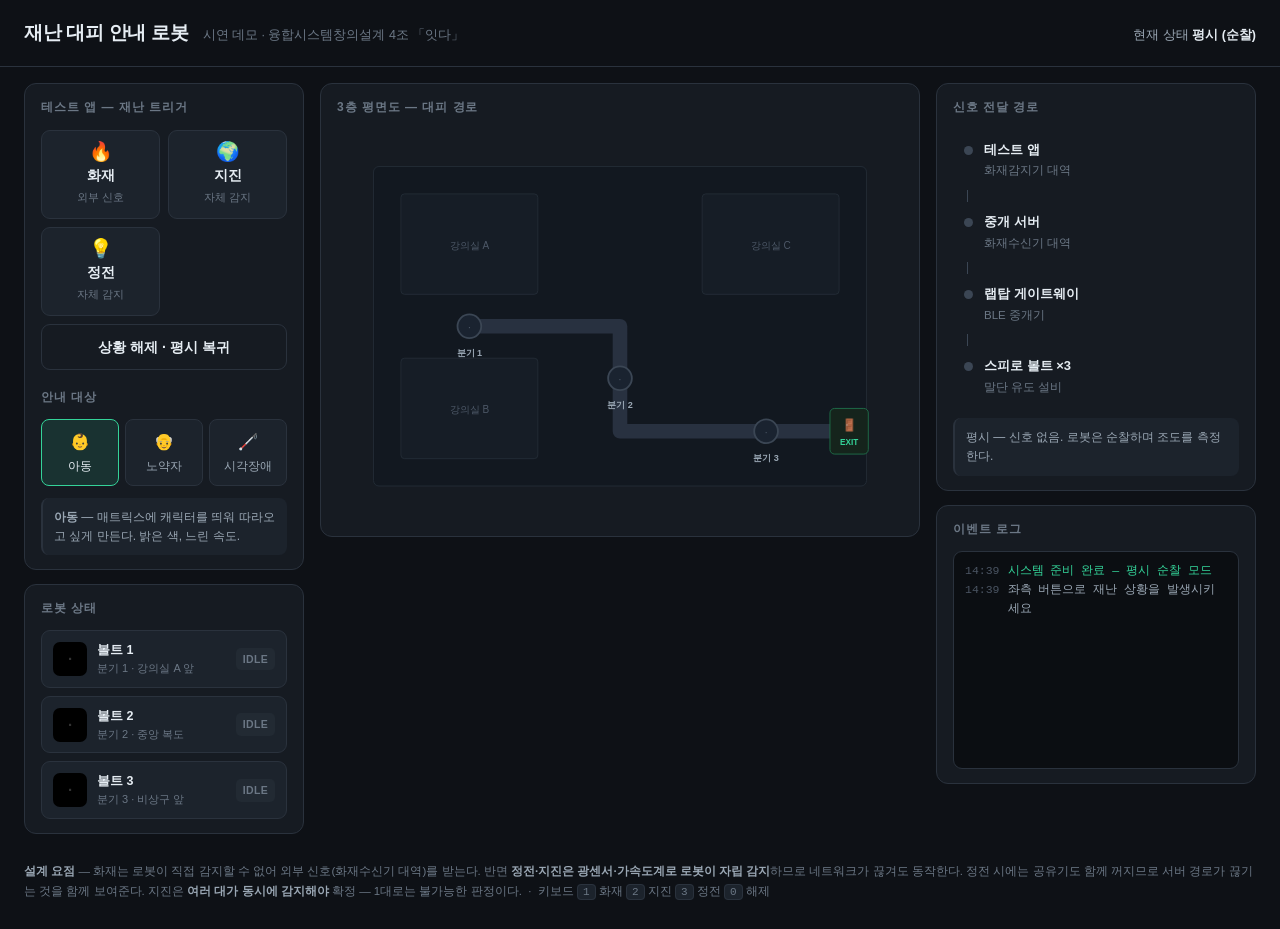
==== 재난대피로봇_시연/index.html @ 10a32bbe "feat: Sphero 재난 대피 안내 로봇 브로커 초기 커밋 - Flask 브로커 서버 (R1/R2/R3 Sphero BLE 연결·경로 주행) - R2 후방 Sphero: R1 " ====
<!DOCTYPE html>
<html lang="ko">
<head>
<meta charset="utf-8">
<meta name="viewport" content="width=device-width, initial-scale=1">
<title>재난 대피 안내 로봇 — 시연 데모</title>
<style>
  :root{
    --bg:#0e1116; --panel:#161b22; --panel2:#1c232c; --line:#2a323d;
    --ink:#e6edf3; --ink2:#9aa7b4; --ink3:#6b7785;
    --fire:#ff6b35; --quake:#a78bfa; --black:#fbbf24; --ok:#34d399; --bad:#f87171;
    --wire:#3b4654;
  }
  *{box-sizing:border-box}
  body{margin:0;background:var(--bg);color:var(--ink);
    font:14px/1.6 -apple-system,BlinkMacSystemFont,"Apple SD Gothic Neo","Segoe UI",sans-serif}
  header{padding:18px 24px;border-bottom:1px solid var(--line);display:flex;align-items:baseline;gap:14px;flex-wrap:wrap}
  header h1{margin:0;font-size:19px;letter-spacing:-.3px}
  header .sub{color:var(--ink3);font-size:12.5px}
  .mode{margin-left:auto;font-size:12.5px;color:var(--ink2)}
  .mode b{color:var(--ink)}

  .wrap{display:grid;grid-template-columns:280px minmax(420px,1fr) 320px;gap:16px;padding:16px 24px 28px;align-items:start}
  @media(max-width:1180px){.wrap{grid-template-columns:1fr}}

  .card{background:var(--panel);border:1px solid var(--line);border-radius:12px;padding:14px 16px}
  .card h2{margin:0 0 12px;font-size:12px;letter-spacing:.08em;color:var(--ink3);text-transform:uppercase;font-weight:600}

  /* ── 트리거 패널 ── */
  .btns{display:grid;grid-template-columns:1fr 1fr;gap:8px}
  .btn{appearance:none;border:1px solid var(--line);background:var(--panel2);color:var(--ink);
    border-radius:9px;padding:11px 8px;font:inherit;font-weight:600;cursor:pointer;text-align:center;
    transition:.15s;display:flex;flex-direction:column;align-items:center;gap:3px}
  .btn .ico{font-size:19px;line-height:1}
  .btn small{font-weight:400;color:var(--ink3);font-size:11px}
  .btn:hover{border-color:var(--ink3);transform:translateY(-1px)}
  .btn.fire.on{border-color:var(--fire);background:rgba(255,107,53,.14);color:var(--fire)}
  .btn.quake.on{border-color:var(--quake);background:rgba(167,139,250,.14);color:var(--quake)}
  .btn.black.on{border-color:var(--black);background:rgba(251,191,36,.14);color:var(--black)}
  .btn.clear{grid-column:1/-1;background:transparent}
  .btn.clear:hover{border-color:var(--ok);color:var(--ok)}

  .seg{display:grid;grid-template-columns:1fr 1fr 1fr;gap:6px;margin-top:6px}
  .seg button{appearance:none;border:1px solid var(--line);background:var(--panel2);color:var(--ink2);
    border-radius:8px;padding:9px 4px;font:inherit;font-size:12px;cursor:pointer;transition:.15s;
    display:flex;flex-direction:column;align-items:center;gap:2px}
  .seg button .ico{font-size:16px}
  .seg button.on{border-color:var(--ok);color:var(--ink);background:rgba(52,211,153,.12)}

  .note{margin-top:12px;padding:10px 11px;border-radius:8px;background:var(--panel2);
    border-left:2px solid var(--line);font-size:12px;color:var(--ink2);line-height:1.55}

  /* ── 평면도 ── */
  .floor{position:relative}
  svg{display:block;width:100%;height:auto}
  .bot-label{font:600 10px -apple-system,sans-serif;fill:var(--ink2)}
  .zone-label{font:500 11px -apple-system,sans-serif;fill:#4d5867}

  /* ── 신호 흐름 ── */
  .chain{display:flex;flex-direction:column;gap:0}
  .node{display:flex;gap:11px;align-items:flex-start;padding:9px 10px;border-radius:9px;
    border:1px solid transparent;transition:.2s}
  .node.active{background:var(--panel2);border-color:var(--line)}
  .node .dot{width:9px;height:9px;border-radius:50%;background:var(--wire);margin-top:6px;flex:none;transition:.2s}
  .node.active .dot{background:var(--ok);box-shadow:0 0 0 4px rgba(52,211,153,.16)}
  .node.cut .dot{background:var(--bad);box-shadow:none}
  .node .t{font-weight:600;font-size:13px}
  .node .d{font-size:11.5px;color:var(--ink3);margin-top:1px}
  .node.cut .t{color:var(--bad);text-decoration:line-through;text-decoration-thickness:1px}
  .link{width:1px;height:12px;background:var(--wire);margin-left:14px}
  .link.on{background:var(--ok)}
  .link.cut{background:repeating-linear-gradient(180deg,var(--bad) 0 3px,transparent 3px 6px)}

  /* ── 로그 ── */
  .log{height:218px;overflow-y:auto;font:11.5px/1.65 ui-monospace,SFMono-Regular,Menlo,monospace;
    background:#0b0e12;border:1px solid var(--line);border-radius:9px;padding:10px 11px}
  .log div{display:flex;gap:8px}
  .log .ts{color:#4b5563;flex:none}
  .log .m{color:var(--ink2)}
  .log .m.hi{color:var(--ink)}
  .log .m.warn{color:var(--black)}
  .log .m.bad{color:var(--bad)}
  .log .m.ok{color:var(--ok)}

  /* ── 로봇 카드 ── */
  .bots{display:grid;gap:8px;margin-top:10px}
  .bot{display:flex;align-items:center;gap:10px;padding:9px 11px;background:var(--panel2);
    border:1px solid var(--line);border-radius:9px}
  .mx{width:34px;height:34px;border-radius:7px;background:#000;flex:none;display:grid;
    place-items:center;font-size:15px;font-weight:700;color:#333;transition:.2s}
  .bot .n{font-weight:600;font-size:12.5px}
  .bot .s{font-size:11px;color:var(--ink3)}
  .bot .st{margin-left:auto;font-size:10.5px;padding:3px 7px;border-radius:5px;
    background:#222a33;color:var(--ink3);font-weight:600;letter-spacing:.03em}
  .bot.alert .st{background:rgba(255,107,53,.18);color:var(--fire)}
  .bot.armed .st{background:rgba(251,191,36,.16);color:var(--black)}

  footer{padding:0 24px 28px;color:var(--ink3);font-size:11.5px;line-height:1.7}
  footer b{color:var(--ink2)}
  kbd{background:var(--panel2);border:1px solid var(--line);border-radius:4px;padding:1px 5px;font-size:11px}
</style>
</head>
<body>

<header>
  <h1>재난 대피 안내 로봇</h1>
  <span class="sub">시연 데모 · 융합시스템창의설계 4조 「잇다」</span>
  <span class="mode">현재 상태 <b id="modeTxt">평시 (순찰)</b></span>
</header>

<div class="wrap">

  <!-- ─────────── 좌: 트리거 ─────────── -->
  <div>
    <div class="card">
      <h2>테스트 앱 — 재난 트리거</h2>
      <div class="btns">
        <button class="btn fire"  data-d="fire"><span class="ico">🔥</span>화재<small>외부 신호</small></button>
        <button class="btn quake" data-d="quake"><span class="ico">🌍</span>지진<small>자체 감지</small></button>
        <button class="btn black" data-d="black"><span class="ico">💡</span>정전<small>자체 감지</small></button>
        <button class="btn clear" data-d="clear">상황 해제 · 평시 복귀</button>
      </div>

      <h2 style="margin-top:18px">안내 대상</h2>
      <div class="seg" id="seg">
        <button data-t="child" class="on"><span class="ico">👶</span>아동</button>
        <button data-t="elder"><span class="ico">👴</span>노약자</button>
        <button data-t="blind"><span class="ico">🦯</span>시각장애</button>
      </div>

      <div class="note" id="targetNote"></div>
    </div>

    <div class="card" style="margin-top:14px">
      <h2>로봇 상태</h2>
      <div class="bots" id="bots"></div>
    </div>
  </div>

  <!-- ─────────── 중: 평면도 ─────────── -->
  <div class="card floor">
    <h2>3층 평면도 — 대피 경로</h2>
    <svg viewBox="0 0 620 430" id="plan">
      <!-- 복도 -->
      <rect x="40" y="40" width="540" height="350" rx="6" fill="#121820" stroke="#242c36"/>
      <!-- 방 블록 -->
      <rect x="70"  y="70"  width="150" height="110" rx="4" fill="#161d26" stroke="#242c36"/>
      <rect x="70"  y="250" width="150" height="110" rx="4" fill="#161d26" stroke="#242c36"/>
      <rect x="400" y="70"  width="150" height="110" rx="4" fill="#161d26" stroke="#242c36"/>
      <text x="145" y="130" class="zone-label" text-anchor="middle">강의실 A</text>
      <text x="145" y="310" class="zone-label" text-anchor="middle">강의실 B</text>
      <text x="475" y="130" class="zone-label" text-anchor="middle">강의실 C</text>

      <!-- 대피 경로 -->
      <path id="route" d="M 145 215 L 310 215 L 310 330 L 545 330"
            fill="none" stroke="#283140" stroke-width="16" stroke-linecap="round" stroke-linejoin="round"/>
      <path id="routeLit" d="M 145 215 L 310 215 L 310 330 L 545 330"
            fill="none" stroke="#ff6b35" stroke-width="16" stroke-linecap="round" stroke-linejoin="round"
            opacity="0" stroke-dasharray="14 12"/>

      <!-- 점자블록 -->
      <path id="tactile" d="M 145 215 L 310 215 L 310 330 L 545 330"
            fill="none" stroke="#fbbf24" stroke-width="4" stroke-dasharray="3 7" opacity="0"/>

      <!-- 비상구 -->
      <rect x="540" y="305" width="42" height="50" rx="5" fill="#15241c" stroke="#1f6f4a"/>
      <text x="561" y="327" text-anchor="middle" font-size="13" fill="#34d399">🚪</text>
      <text x="561" y="345" text-anchor="middle" font-size="9" fill="#34d399" font-weight="700">EXIT</text>

      <!-- 로봇 3대 -->
      <g id="r1"><circle cx="145" cy="215" r="13" fill="#1a2330" stroke="#3b4654" stroke-width="2"/>
        <text x="145" y="220" text-anchor="middle" font-size="11" fill="#4d5867" id="r1t">·</text>
        <text x="145" y="248" text-anchor="middle" class="bot-label">분기 1</text></g>
      <g id="r2"><circle cx="310" cy="272" r="13" fill="#1a2330" stroke="#3b4654" stroke-width="2"/>
        <text x="310" y="277" text-anchor="middle" font-size="11" fill="#4d5867" id="r2t">·</text>
        <text x="310" y="305" text-anchor="middle" class="bot-label">분기 2</text></g>
      <g id="r3"><circle cx="470" cy="330" r="13" fill="#1a2330" stroke="#3b4654" stroke-width="2"/>
        <text x="470" y="335" text-anchor="middle" font-size="11" fill="#4d5867" id="r3t">·</text>
        <text x="470" y="363" text-anchor="middle" class="bot-label">분기 3</text></g>

      <!-- IR 전파 -->
      <line id="ir12" x1="145" y1="215" x2="310" y2="272" stroke="#a78bfa" stroke-width="1.5"
            stroke-dasharray="4 5" opacity="0"/>
      <line id="ir23" x1="310" y1="272" x2="470" y2="330" stroke="#a78bfa" stroke-width="1.5"
            stroke-dasharray="4 5" opacity="0"/>
    </svg>
  </div>

  <!-- ─────────── 우: 신호 흐름 + 로그 ─────────── -->
  <div>
    <div class="card">
      <h2>신호 전달 경로</h2>
      <div class="chain" id="chain">
        <div class="node" id="n1"><span class="dot"></span><div><div class="t">테스트 앱</div>
          <div class="d">화재감지기 대역</div></div></div>
        <div class="link" id="l1"></div>
        <div class="node" id="n2"><span class="dot"></span><div><div class="t">중개 서버</div>
          <div class="d">화재수신기 대역</div></div></div>
        <div class="link" id="l2"></div>
        <div class="node" id="n3"><span class="dot"></span><div><div class="t">랩탑 게이트웨이</div>
          <div class="d">BLE 중개기</div></div></div>
        <div class="link" id="l3"></div>
        <div class="node" id="n4"><span class="dot"></span><div><div class="t">스피로 볼트 ×3</div>
          <div class="d">말단 유도 설비</div></div></div>
      </div>
      <div class="note" id="pathNote">평시 — 신호 없음. 로봇은 순찰하며 조도를 측정한다.</div>
    </div>

    <div class="card" style="margin-top:14px">
      <h2>이벤트 로그</h2>
      <div class="log" id="log"></div>
    </div>
  </div>
</div>

<footer>
  <b>설계 요점</b> — 화재는 로봇이 직접 감지할 수 없어 외부 신호(화재수신기 대역)를 받는다.
  반면 <b>정전·지진은 광센서·가속도계로 로봇이 자립 감지</b>하므로 네트워크가 끊겨도 동작한다.
  정전 시에는 공유기도 함께 꺼지므로 서버 경로가 끊기는 것을 함께 보여준다.
  지진은 <b>여러 대가 동시에 감지해야</b> 확정 — 1대로는 불가능한 판정이다.
  &nbsp;·&nbsp; 키보드 <kbd>1</kbd> 화재 <kbd>2</kbd> 지진 <kbd>3</kbd> 정전 <kbd>0</kbd> 해제
</footer>

<script>
(function(){
  const $=s=>document.querySelector(s), $$=s=>[...document.querySelectorAll(s)];
  const logEl=$('#log');
  let target='child', timers=[], disaster=null;

  const TARGETS={
    child:{icon:'☺',color:'#ff8fab',speed:'느림',repeat:1,
      note:'<b>아동</b> — 매트릭스에 캐릭터를 띄워 따라오고 싶게 만든다. 밝은 색, 느린 속도.'},
    elder:{icon:'→',color:'#fbbf24',speed:'매우 느림',repeat:3,
      note:'<b>노약자</b> — 큰 화살표, 알림 3회 반복, 중간 대기 지점을 둔다.'},
    blind:{icon:'♪',color:'#60a5fa',speed:'보통',repeat:2,
      note:'<b>시각장애인</b> — 폰 스피커로 음성 안내, 점자블록 경로를 따라 배치한다.'}
  };
  const BOTS=[
    {id:'r1',name:'볼트 1',pos:'분기 1 · 강의실 A 앞'},
    {id:'r2',name:'볼트 2',pos:'분기 2 · 중앙 복도'},
    {id:'r3',name:'볼트 3',pos:'분기 3 · 비상구 앞'}
  ];

  /* ── 로그 ── */
  function log(msg,kind){
    const t=new Date(), ts=`${String(t.getMinutes()).padStart(2,'0')}:${String(t.getSeconds()).padStart(2,'0')}`;
    const d=document.createElement('div');
    d.innerHTML=`<span class="ts">${ts}</span><span class="m ${kind||''}">${msg}</span>`;
    logEl.appendChild(d); logEl.scrollTop=logEl.scrollHeight;
  }

  /* ── 로봇 카드 ── */
  function renderBots(state){
    $('#bots').innerHTML=BOTS.map(b=>{
      const st=state&&state[b.id]||{s:'IDLE',ch:'·',c:'#333'};
      return `<div class="bot ${st.s==='ALERT'?'alert':st.s==='ARMED'?'armed':''}">
        <div class="mx" style="color:${st.c}">${st.ch}</div>
        <div><div class="n">${b.name}</div><div class="s">${b.pos}</div></div>
        <div class="st">${st.s}</div></div>`;
    }).join('');
  }

  function setBot(id,ch,color,glow){
    $('#'+id+'t').textContent=ch;
    $('#'+id+'t').setAttribute('fill',color);
    $('#'+id).querySelector('circle').setAttribute('stroke',glow||'#3b4654');
    $('#'+id).querySelector('circle').setAttribute('stroke-width',glow?'3':'2');
  }

  /* ── 신호 경로 ── */
  function chain(states){ // ['on','on','cut',...]
    ['n1','n2','n3','n4'].forEach((n,i)=>{
      const el=$('#'+n); el.classList.remove('active','cut');
      if(states[i]==='on') el.classList.add('active');
      if(states[i]==='cut') el.classList.add('cut');
    });
    ['l1','l2','l3'].forEach((l,i)=>{
      const el=$('#'+l); el.className='link';
      if(states[i]==='on'&&states[i+1]==='on') el.classList.add('on');
      if(states[i]==='cut'||states[i+1]==='cut') el.classList.add('cut');
    });
  }

  /* ── 초기화 ── */
  function reset(){
    timers.forEach(clearTimeout); timers=[];
    window._anim&&clearInterval(window._anim); window._anim=null;
    disaster=null;
    $$('.btn').forEach(b=>b.classList.remove('on'));
    $('#modeTxt').textContent='평시 (순찰)';
    $('#modeTxt').style.color='';
    $('#routeLit').setAttribute('opacity','0');
    $('#tactile').setAttribute('opacity','0');
    $('#ir12').setAttribute('opacity','0');
    $('#ir23').setAttribute('opacity','0');
    BOTS.forEach(b=>setBot(b.id,'·','#4d5867',null));
    renderBots(null);
    chain(['','','','']);
    $('#pathNote').innerHTML='평시 — 신호 없음. 로봇은 순찰하며 조도를 측정한다.';
  }

  const at=(ms,fn)=>timers.push(setTimeout(fn,ms));

  /* ── 유도 시작 (공통) ── */
  function startGuiding(color){
    const T=TARGETS[target];
    $('#routeLit').setAttribute('stroke',color);
    $('#routeLit').setAttribute('opacity','.85');
    let o=0; const anim=setInterval(()=>{o-=1;$('#routeLit').setAttribute('stroke-dashoffset',o)},45);
    window._anim&&clearInterval(window._anim); window._anim=anim;

    if(target==='blind'){ $('#tactile').setAttribute('opacity','.9');
      log('점자블록 경로 활성화 · 폰 음성 안내 시작','ok'); }

    const st={};
    BOTS.forEach((b,i)=>{
      at(300*i,()=>{
        setBot(b.id,T.icon,T.color,color);
        st[b.id]={s:'ALERT',ch:T.icon,c:T.color};
        renderBots(st);
        log(`${b.name} 유도 표시 — ${T.icon} · 속도 ${T.speed} · 알림 ${T.repeat}회`,'hi');
      });
    });
    at(300*BOTS.length+200,()=>log(`대피 경로 표시 완료 — 비상구까지 3개 분기점 유도중`,'ok'));
  }

  /* ── 시나리오 ── */
  const SCENARIO={
    fire(){
      $('#modeTxt').textContent='화재 — 대피 유도';
      $('#modeTxt').style.color='var(--fire)';
      $('#pathNote').innerHTML='<b>네트워크 경유</b> — 화재는 로봇이 직접 감지할 수 없으므로 외부 신호를 받는다.';
      log('── 화재 시나리오 시작 ──','warn');
      at(0,   ()=>{chain(['on','','','']);     log('테스트 앱: 화재감지기 신호 발생 (3F-B2)','warn');});
      at(700, ()=>{chain(['on','on','','']);   log('중개 서버 수신 — ALARM{type:FIRE, zone:3F-B2}','warn');});
      at(1400,()=>{chain(['on','on','on','']); log('랩탑 게이트웨이 수신 → BLE 브로드캐스트 준비','hi');});
      at(2100,()=>{chain(['on','on','on','on']);
                   log('BLE 전송 — 볼트 3대 · 동기 시작 예약 T+1.0s','hi');});
      at(3100,()=>{log('동기 시각 도달 → 전 로봇 동시 전환','ok'); startGuiding('#ff6b35');});
    },
    black(){
      $('#modeTxt').textContent='정전 — 자립 유도';
      $('#modeTxt').style.color='var(--black)';
      $('#pathNote').innerHTML='<b>네트워크 끊김</b> — 정전이면 공유기도 꺼진다. 로봇이 광센서로 자립 감지한다.';
      log('── 정전 시나리오 시작 ──','warn');
      at(0,   ()=>{chain(['cut','cut','cut','']); log('전원 차단 — 서버·네트워크 경로 상실','bad');});
      at(800, ()=>log('볼트 1 광센서: 850 lux → 12 lux (급락)','warn'));
      at(1300,()=>log('볼트 2 광센서: 790 lux → 9 lux (급락)','warn'));
      at(1800,()=>{chain(['cut','cut','cut','on']);
                   log('자체 판정 — 정전 확정. 네트워크 없이 유도 모드 전환','ok');});
      at(2300,()=>{$('#ir12').setAttribute('opacity','.9');
                   log('IR 직통 전파 — 볼트 1 → 볼트 2','hi');});
      at(2700,()=>{$('#ir23').setAttribute('opacity','.9');
                   log('IR 직통 전파 — 볼트 2 → 볼트 3','hi');});
      at(3100,()=>startGuiding('#fbbf24'));
    },
    quake(){
      $('#modeTxt').textContent='지진 — 대피 유도';
      $('#modeTxt').style.color='var(--quake)';
      $('#pathNote').innerHTML='<b>다중 교차검증</b> — 1대만 흔들리면 외부 접촉, 여러 대가 동시면 지진.';
      log('── 지진 시나리오 시작 ──','warn');
      at(0,   ()=>{chain(['','','','on']); log('볼트 1 가속도 이상 — 진폭 0.42g','warn');
                   shake('r1');});
      at(500, ()=>log('단독 감지 → 외부 접촉 가능성. 판정 보류',''));
      at(1100,()=>{shake('r2');shake('r3');
                   log('볼트 2·3 동시 감지 — 진폭 0.39g / 0.44g','warn');});
      at(1700,()=>log('3대 중 3대 동시 감지 → 지진 확정 (1대로는 불가능한 판정)','ok'));
      at(2400,()=>log('흔들림 종료 대기중…',''));
      at(3400,()=>{log('진동 종료 확인 → 유도 모드 전환','ok'); startGuiding('#a78bfa');});
    }
  };

  function shake(id){
    const g=$('#'+id); let n=0;
    const iv=setInterval(()=>{
      g.setAttribute('transform',`translate(${(Math.random()*6-3).toFixed(1)},${(Math.random()*6-3).toFixed(1)})`);
      if(++n>22){clearInterval(iv);g.removeAttribute('transform');}
    },45);
  }

  /* ── 이벤트 ── */
  $$('.btn').forEach(b=>b.addEventListener('click',()=>{
    const d=b.dataset.d;
    reset();
    if(d==='clear'){ log('상황 해제 — 전 로봇 평시 순찰 복귀','ok'); return; }
    b.classList.add('on'); disaster=d; SCENARIO[d]();
  }));

  $$('#seg button').forEach(b=>b.addEventListener('click',()=>{
    $$('#seg button').forEach(x=>x.classList.remove('on'));
    b.classList.add('on'); target=b.dataset.t;
    $('#targetNote').innerHTML=TARGETS[target].note;
    log(`안내 대상 변경 → ${b.textContent.trim()}`,'');
    if(disaster){ const d=disaster; reset(); $$(`.btn[data-d="${d}"]`)[0].classList.add('on');
                  disaster=d; SCENARIO[d](); }
  }));

  document.addEventListener('keydown',e=>{
    const m={'1':'fire','2':'quake','3':'black','0':'clear'}[e.key];
    if(m) $$(`.btn[data-d="${m}"]`)[0].click();
  });

  /* ── 시작 ── */
  $('#targetNote').innerHTML=TARGETS.child.note;
  reset();
  log('시스템 준비 완료 — 평시 순찰 모드','ok');
  log('좌측 버튼으로 재난 상황을 발생시키세요','');
})();
</script>
</body>
</html>
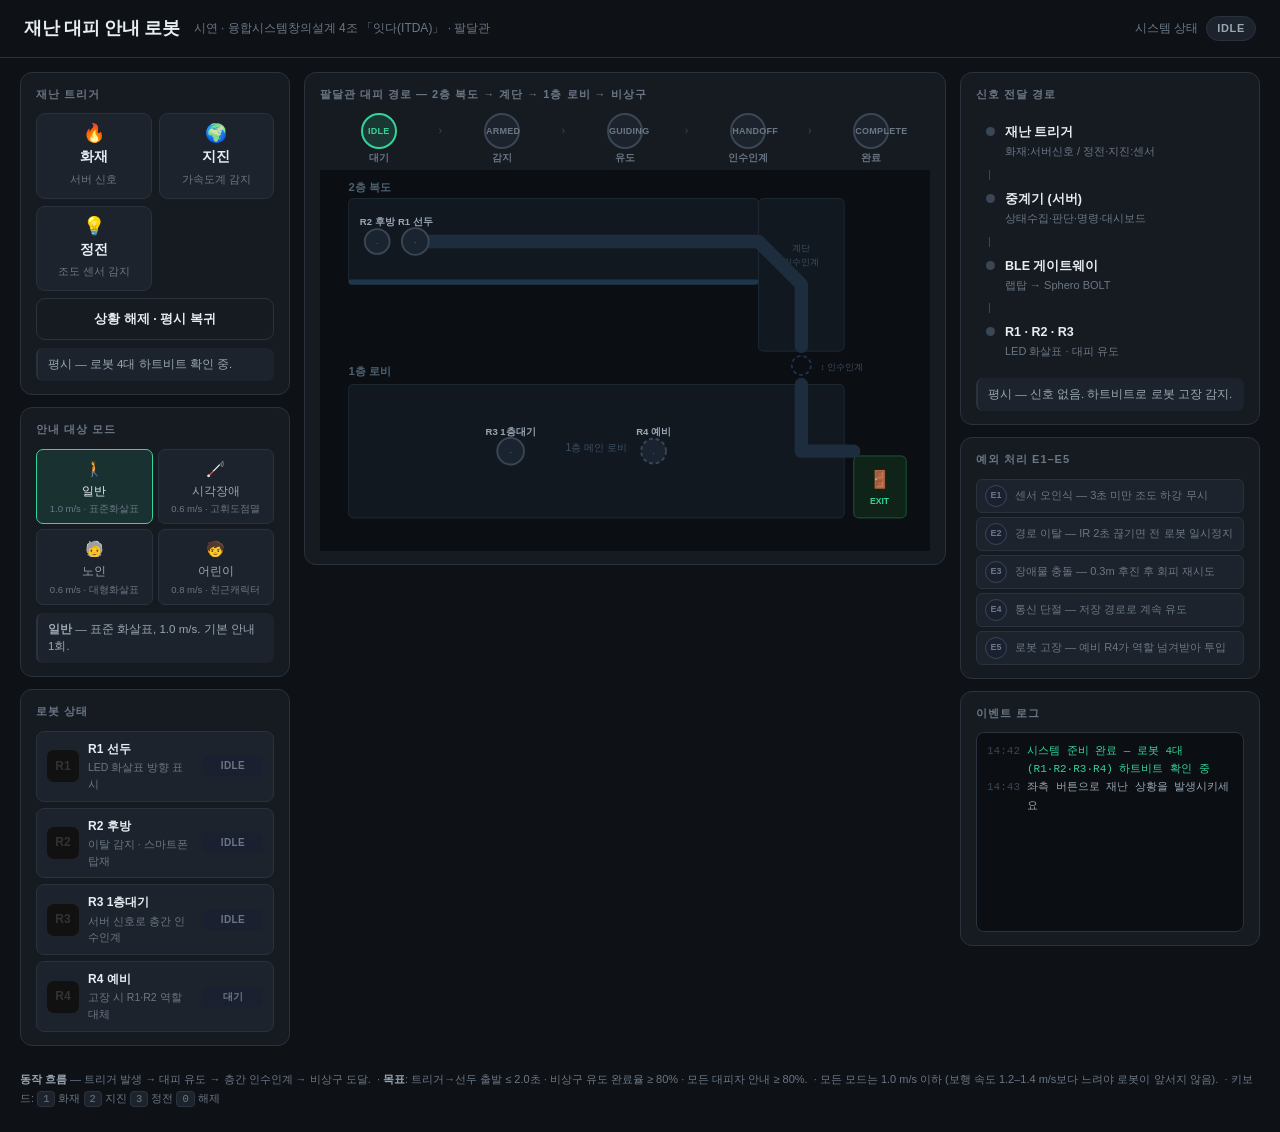
==== commit 88800e82: "feat: 대시보드에 재난 대응 흐름·도면 위 로봇 위치 추가, README 스크린샷 갱신 - 시연 페이지 기능을 실제 주행과 연동: 대피 단계, 재난 트리거, 안내 대상 모드(속" ====
--- a/재난대피로봇_시연/index.html
+++ b/재난대피로봇_시연/index.html
@@ -3,272 +3,440 @@
 <head>
 <meta charset="utf-8">
 <meta name="viewport" content="width=device-width, initial-scale=1">
-<title>재난 대피 안내 로봇 — 시연 데모</title>
+<title>잇다(ITDA) — 재난 대피 안내 로봇 시연</title>
 <style>
   :root{
     --bg:#0e1116; --panel:#161b22; --panel2:#1c232c; --line:#2a323d;
     --ink:#e6edf3; --ink2:#9aa7b4; --ink3:#6b7785;
     --fire:#ff6b35; --quake:#a78bfa; --black:#fbbf24; --ok:#34d399; --bad:#f87171;
-    --wire:#3b4654;
+    --blue:#5b9bd5; --wire:#3b4654;
   }
   *{box-sizing:border-box}
   body{margin:0;background:var(--bg);color:var(--ink);
     font:14px/1.6 -apple-system,BlinkMacSystemFont,"Apple SD Gothic Neo","Segoe UI",sans-serif}
-  header{padding:18px 24px;border-bottom:1px solid var(--line);display:flex;align-items:baseline;gap:14px;flex-wrap:wrap}
-  header h1{margin:0;font-size:19px;letter-spacing:-.3px}
-  header .sub{color:var(--ink3);font-size:12.5px}
-  .mode{margin-left:auto;font-size:12.5px;color:var(--ink2)}
-  .mode b{color:var(--ink)}
-
-  .wrap{display:grid;grid-template-columns:280px minmax(420px,1fr) 320px;gap:16px;padding:16px 24px 28px;align-items:start}
-  @media(max-width:1180px){.wrap{grid-template-columns:1fr}}
-
-  .card{background:var(--panel);border:1px solid var(--line);border-radius:12px;padding:14px 16px}
-  .card h2{margin:0 0 12px;font-size:12px;letter-spacing:.08em;color:var(--ink3);text-transform:uppercase;font-weight:600}
-
-  /* ── 트리거 패널 ── */
-  .btns{display:grid;grid-template-columns:1fr 1fr;gap:8px}
+
+  header{padding:14px 24px;border-bottom:1px solid var(--line);display:flex;align-items:center;gap:14px;flex-wrap:wrap}
+  header h1{margin:0;font-size:18px;letter-spacing:-.3px}
+  header .sub{color:var(--ink3);font-size:12px}
+  .mode-badge{margin-left:auto;display:flex;align-items:center;gap:8px}
+  .state-pill{font-size:11px;font-weight:700;padding:3px 10px;border-radius:20px;
+    background:var(--panel2);border:1px solid var(--line);color:var(--ink2);letter-spacing:.06em;transition:.3s}
+  .state-pill.armed{border-color:var(--black);color:var(--black);background:rgba(251,191,36,.12)}
+  .state-pill.guiding{border-color:var(--ok);color:var(--ok);background:rgba(52,211,153,.12)}
+  .state-pill.handoff{border-color:var(--blue);color:var(--blue);background:rgba(91,155,213,.12)}
+  .state-pill.complete{border-color:var(--ok);color:var(--ok);background:rgba(52,211,153,.18)}
+
+  .wrap{display:grid;grid-template-columns:270px minmax(400px,1fr) 300px;gap:14px;padding:14px 20px 24px;align-items:start}
+  @media(max-width:1100px){.wrap{grid-template-columns:1fr}}
+
+  .card{background:var(--panel);border:1px solid var(--line);border-radius:12px;padding:13px 15px;margin-bottom:12px}
+  .card:last-child{margin-bottom:0}
+  .card h2{margin:0 0 10px;font-size:11px;letter-spacing:.09em;color:var(--ink3);text-transform:uppercase;font-weight:600}
+
+  /* ── 트리거 ── */
+  .btns{display:grid;grid-template-columns:1fr 1fr;gap:7px}
   .btn{appearance:none;border:1px solid var(--line);background:var(--panel2);color:var(--ink);
-    border-radius:9px;padding:11px 8px;font:inherit;font-weight:600;cursor:pointer;text-align:center;
+    border-radius:9px;padding:10px 7px;font:inherit;font-weight:600;cursor:pointer;text-align:center;
     transition:.15s;display:flex;flex-direction:column;align-items:center;gap:3px}
-  .btn .ico{font-size:19px;line-height:1}
-  .btn small{font-weight:400;color:var(--ink3);font-size:11px}
+  .btn .ico{font-size:18px;line-height:1}
+  .btn small{font-weight:400;color:var(--ink3);font-size:10.5px}
   .btn:hover{border-color:var(--ink3);transform:translateY(-1px)}
   .btn.fire.on{border-color:var(--fire);background:rgba(255,107,53,.14);color:var(--fire)}
   .btn.quake.on{border-color:var(--quake);background:rgba(167,139,250,.14);color:var(--quake)}
   .btn.black.on{border-color:var(--black);background:rgba(251,191,36,.14);color:var(--black)}
-  .btn.clear{grid-column:1/-1;background:transparent}
+  .btn.clear{grid-column:1/-1;background:transparent;font-size:12.5px}
   .btn.clear:hover{border-color:var(--ok);color:var(--ok)}
 
-  .seg{display:grid;grid-template-columns:1fr 1fr 1fr;gap:6px;margin-top:6px}
+  /* ── 안내 대상 ── */
+  .seg{display:grid;grid-template-columns:1fr 1fr;gap:5px;margin-top:5px}
   .seg button{appearance:none;border:1px solid var(--line);background:var(--panel2);color:var(--ink2);
-    border-radius:8px;padding:9px 4px;font:inherit;font-size:12px;cursor:pointer;transition:.15s;
-    display:flex;flex-direction:column;align-items:center;gap:2px}
-  .seg button .ico{font-size:16px}
+    border-radius:7px;padding:7px 4px;font:inherit;font-size:11.5px;cursor:pointer;transition:.15s;
+    display:flex;flex-direction:column;align-items:center;gap:1px}
+  .seg button .ico{font-size:15px}
+  .seg button .spd{font-size:9.5px;color:var(--ink3)}
   .seg button.on{border-color:var(--ok);color:var(--ink);background:rgba(52,211,153,.12)}
 
-  .note{margin-top:12px;padding:10px 11px;border-radius:8px;background:var(--panel2);
-    border-left:2px solid var(--line);font-size:12px;color:var(--ink2);line-height:1.55}
+  /* ── 로봇 카드 ── */
+  .bots{display:grid;gap:6px}
+  .bot{display:flex;align-items:center;gap:9px;padding:8px 10px;background:var(--panel2);
+    border:1px solid var(--line);border-radius:8px;transition:.2s}
+  .rball{width:32px;height:32px;border-radius:7px;background:#111;flex:none;display:grid;
+    place-items:center;font-size:12px;font-weight:800;color:#333;transition:.3s}
+  .bot .n{font-weight:600;font-size:12px}
+  .bot .s{font-size:10.5px;color:var(--ink3)}
+  .bot .st{margin-left:auto;font-size:10px;padding:2px 7px;border-radius:4px;
+    background:#1a2030;color:var(--ink3);font-weight:700;letter-spacing:.04em;min-width:60px;text-align:center}
+  .bot.guiding .st{background:rgba(52,211,153,.15);color:var(--ok)}
+  .bot.armed .st{background:rgba(251,191,36,.14);color:var(--black)}
+  .bot.handoff .st{background:rgba(91,155,213,.14);color:var(--blue)}
+  .bot.complete .st{background:rgba(52,211,153,.2);color:var(--ok)}
+
+  /* ── 상태 타임라인 ── */
+  .timeline{display:flex;align-items:center;gap:0;margin:10px 0 6px}
+  .tnode{display:flex;flex-direction:column;align-items:center;gap:3px;flex:1}
+  .tnode .tc{width:36px;height:36px;border-radius:50%;background:var(--panel2);border:2px solid var(--wire);
+    display:grid;place-items:center;font-size:9px;font-weight:700;color:var(--ink3);transition:.3s;letter-spacing:.03em}
+  .tnode .tl{font-size:9.5px;color:var(--ink3);font-weight:600;text-align:center;line-height:1.2}
+  .tnode.active .tc{border-color:var(--ok);background:rgba(52,211,153,.15);color:var(--ok)}
+  .tnode.done .tc{border-color:var(--blue);background:rgba(91,155,213,.12);color:var(--blue)}
+  .tarrow{color:var(--wire);font-size:11px;margin:0 1px;padding-bottom:16px;transition:.3s;flex:none}
+  .tarrow.on{color:var(--ok)}
 
   /* ── 평면도 ── */
-  .floor{position:relative}
   svg{display:block;width:100%;height:auto}
   .bot-label{font:600 10px -apple-system,sans-serif;fill:var(--ink2)}
-  .zone-label{font:500 11px -apple-system,sans-serif;fill:#4d5867}
-
-  /* ── 신호 흐름 ── */
+  .zone-label{font:500 11px -apple-system,sans-serif;fill:#3d4f63}
+  .zone-label-sm{font:500 9.5px -apple-system,sans-serif;fill:#3d4f63}
+  .floor-label{font:700 12px -apple-system,sans-serif;fill:#4d6070}
+
+  /* ── 신호 경로 ── */
   .chain{display:flex;flex-direction:column;gap:0}
-  .node{display:flex;gap:11px;align-items:flex-start;padding:9px 10px;border-radius:9px;
+  .node{display:flex;gap:10px;align-items:flex-start;padding:8px 9px;border-radius:8px;
     border:1px solid transparent;transition:.2s}
   .node.active{background:var(--panel2);border-color:var(--line)}
-  .node .dot{width:9px;height:9px;border-radius:50%;background:var(--wire);margin-top:6px;flex:none;transition:.2s}
+  .node .dot{width:9px;height:9px;border-radius:50%;background:var(--wire);margin-top:5px;flex:none;transition:.2s}
   .node.active .dot{background:var(--ok);box-shadow:0 0 0 4px rgba(52,211,153,.16)}
   .node.cut .dot{background:var(--bad);box-shadow:none}
-  .node .t{font-weight:600;font-size:13px}
-  .node .d{font-size:11.5px;color:var(--ink3);margin-top:1px}
+  .node .t{font-weight:600;font-size:12.5px}
+  .node .d{font-size:11px;color:var(--ink3);margin-top:1px}
   .node.cut .t{color:var(--bad);text-decoration:line-through;text-decoration-thickness:1px}
-  .link{width:1px;height:12px;background:var(--wire);margin-left:14px}
+  .link{width:1px;height:10px;background:var(--wire);margin-left:13px}
   .link.on{background:var(--ok)}
   .link.cut{background:repeating-linear-gradient(180deg,var(--bad) 0 3px,transparent 3px 6px)}
 
+  /* ── 예외 ── */
+  .excepts{display:grid;gap:4px;margin-top:6px}
+  .ex{display:flex;align-items:center;gap:8px;padding:5px 8px;border-radius:6px;
+    background:var(--panel2);border:1px solid var(--line);font-size:11px;transition:.3s}
+  .ex .eid{width:22px;height:22px;border-radius:50%;background:#1a2030;border:1px solid var(--wire);
+    display:grid;place-items:center;font-size:9px;font-weight:700;color:var(--ink3);flex:none}
+  .ex .etxt{color:var(--ink3)}
+  .ex.triggered{border-color:var(--bad);background:rgba(248,113,113,.1)}
+  .ex.triggered .eid{border-color:var(--bad);color:var(--bad);background:rgba(248,113,113,.15)}
+  .ex.triggered .etxt{color:var(--ink)}
+  .ex.resolved{border-color:var(--ok);background:rgba(52,211,153,.08)}
+  .ex.resolved .eid{border-color:var(--ok);color:var(--ok)}
+
   /* ── 로그 ── */
-  .log{height:218px;overflow-y:auto;font:11.5px/1.65 ui-monospace,SFMono-Regular,Menlo,monospace;
-    background:#0b0e12;border:1px solid var(--line);border-radius:9px;padding:10px 11px}
-  .log div{display:flex;gap:8px}
-  .log .ts{color:#4b5563;flex:none}
+  .log{height:200px;overflow-y:auto;font:11px/1.65 ui-monospace,SFMono-Regular,Menlo,monospace;
+    background:#0b0e12;border:1px solid var(--line);border-radius:8px;padding:9px 10px}
+  .log div{display:flex;gap:7px}
+  .log .ts{color:#3b4553;flex:none}
   .log .m{color:var(--ink2)}
   .log .m.hi{color:var(--ink)}
   .log .m.warn{color:var(--black)}
   .log .m.bad{color:var(--bad)}
   .log .m.ok{color:var(--ok)}
-
-  /* ── 로봇 카드 ── */
-  .bots{display:grid;gap:8px;margin-top:10px}
-  .bot{display:flex;align-items:center;gap:10px;padding:9px 11px;background:var(--panel2);
-    border:1px solid var(--line);border-radius:9px}
-  .mx{width:34px;height:34px;border-radius:7px;background:#000;flex:none;display:grid;
-    place-items:center;font-size:15px;font-weight:700;color:#333;transition:.2s}
-  .bot .n{font-weight:600;font-size:12.5px}
-  .bot .s{font-size:11px;color:var(--ink3)}
-  .bot .st{margin-left:auto;font-size:10.5px;padding:3px 7px;border-radius:5px;
-    background:#222a33;color:var(--ink3);font-weight:600;letter-spacing:.03em}
-  .bot.alert .st{background:rgba(255,107,53,.18);color:var(--fire)}
-  .bot.armed .st{background:rgba(251,191,36,.16);color:var(--black)}
-
-  footer{padding:0 24px 28px;color:var(--ink3);font-size:11.5px;line-height:1.7}
+  .log .m.blu{color:var(--blue)}
+
+  .note{margin-top:8px;padding:8px 10px;border-radius:7px;background:var(--panel2);
+    border-left:2px solid var(--line);font-size:11.5px;color:var(--ink2);line-height:1.5}
+
+  footer{padding:0 20px 24px;color:var(--ink3);font-size:11px;line-height:1.75}
   footer b{color:var(--ink2)}
-  kbd{background:var(--panel2);border:1px solid var(--line);border-radius:4px;padding:1px 5px;font-size:11px}
+  kbd{background:var(--panel2);border:1px solid var(--line);border-radius:4px;padding:1px 5px;font-size:10.5px}
 </style>
 </head>
 <body>
 
 <header>
   <h1>재난 대피 안내 로봇</h1>
-  <span class="sub">시연 데모 · 융합시스템창의설계 4조 「잇다」</span>
-  <span class="mode">현재 상태 <b id="modeTxt">평시 (순찰)</b></span>
+  <span class="sub">시연 · 융합시스템창의설계 4조 「잇다(ITDA)」 · 팔달관</span>
+  <div class="mode-badge">
+    <span style="font-size:12px;color:var(--ink3)">시스템 상태</span>
+    <span class="state-pill" id="statePill">IDLE</span>
+  </div>
 </header>
 
 <div class="wrap">
 
-  <!-- ─────────── 좌: 트리거 ─────────── -->
+  <!-- ─────────── 좌 ─────────── -->
   <div>
     <div class="card">
-      <h2>테스트 앱 — 재난 트리거</h2>
+      <h2>재난 트리거</h2>
       <div class="btns">
-        <button class="btn fire"  data-d="fire"><span class="ico">🔥</span>화재<small>외부 신호</small></button>
-        <button class="btn quake" data-d="quake"><span class="ico">🌍</span>지진<small>자체 감지</small></button>
-        <button class="btn black" data-d="black"><span class="ico">💡</span>정전<small>자체 감지</small></button>
+        <button class="btn fire"  data-d="fire">
+          <span class="ico">🔥</span>화재<small>서버 신호</small>
+        </button>
+        <button class="btn quake" data-d="quake">
+          <span class="ico">🌍</span>지진<small>가속도계 감지</small>
+        </button>
+        <button class="btn black" data-d="black">
+          <span class="ico">💡</span>정전<small>조도 센서 감지</small>
+        </button>
         <button class="btn clear" data-d="clear">상황 해제 · 평시 복귀</button>
       </div>
-
-      <h2 style="margin-top:18px">안내 대상</h2>
+      <div class="note" id="triggerNote">평시 — 로봇 4대 하트비트 확인 중. 버튼으로 재난 상황을 발생시키세요.</div>
+    </div>
+
+    <div class="card">
+      <h2>안내 대상 모드</h2>
       <div class="seg" id="seg">
-        <button data-t="child" class="on"><span class="ico">👶</span>아동</button>
-        <button data-t="elder"><span class="ico">👴</span>노약자</button>
-        <button data-t="blind"><span class="ico">🦯</span>시각장애</button>
+        <button data-t="normal" class="on">
+          <span class="ico">🚶</span>일반<span class="spd">1.0 m/s · 표준화살표</span>
+        </button>
+        <button data-t="blind">
+          <span class="ico">🦯</span>시각장애<span class="spd">0.6 m/s · 고휘도점멸</span>
+        </button>
+        <button data-t="elder">
+          <span class="ico">🧓</span>노인<span class="spd">0.6 m/s · 대형화살표</span>
+        </button>
+        <button data-t="child">
+          <span class="ico">🧒</span>어린이<span class="spd">0.8 m/s · 친근캐릭터</span>
+        </button>
       </div>
-
       <div class="note" id="targetNote"></div>
     </div>
 
-    <div class="card" style="margin-top:14px">
+    <div class="card">
       <h2>로봇 상태</h2>
       <div class="bots" id="bots"></div>
     </div>
   </div>
 
-  <!-- ─────────── 중: 평면도 ─────────── -->
-  <div class="card floor">
-    <h2>3층 평면도 — 대피 경로</h2>
-    <svg viewBox="0 0 620 430" id="plan">
-      <!-- 복도 -->
-      <rect x="40" y="40" width="540" height="350" rx="6" fill="#121820" stroke="#242c36"/>
-      <!-- 방 블록 -->
-      <rect x="70"  y="70"  width="150" height="110" rx="4" fill="#161d26" stroke="#242c36"/>
-      <rect x="70"  y="250" width="150" height="110" rx="4" fill="#161d26" stroke="#242c36"/>
-      <rect x="400" y="70"  width="150" height="110" rx="4" fill="#161d26" stroke="#242c36"/>
-      <text x="145" y="130" class="zone-label" text-anchor="middle">강의실 A</text>
-      <text x="145" y="310" class="zone-label" text-anchor="middle">강의실 B</text>
-      <text x="475" y="130" class="zone-label" text-anchor="middle">강의실 C</text>
-
-      <!-- 대피 경로 -->
-      <path id="route" d="M 145 215 L 310 215 L 310 330 L 545 330"
-            fill="none" stroke="#283140" stroke-width="16" stroke-linecap="round" stroke-linejoin="round"/>
-      <path id="routeLit" d="M 145 215 L 310 215 L 310 330 L 545 330"
-            fill="none" stroke="#ff6b35" stroke-width="16" stroke-linecap="round" stroke-linejoin="round"
-            opacity="0" stroke-dasharray="14 12"/>
-
-      <!-- 점자블록 -->
-      <path id="tactile" d="M 145 215 L 310 215 L 310 330 L 545 330"
-            fill="none" stroke="#fbbf24" stroke-width="4" stroke-dasharray="3 7" opacity="0"/>
-
-      <!-- 비상구 -->
-      <rect x="540" y="305" width="42" height="50" rx="5" fill="#15241c" stroke="#1f6f4a"/>
-      <text x="561" y="327" text-anchor="middle" font-size="13" fill="#34d399">🚪</text>
-      <text x="561" y="345" text-anchor="middle" font-size="9" fill="#34d399" font-weight="700">EXIT</text>
-
-      <!-- 로봇 3대 -->
-      <g id="r1"><circle cx="145" cy="215" r="13" fill="#1a2330" stroke="#3b4654" stroke-width="2"/>
-        <text x="145" y="220" text-anchor="middle" font-size="11" fill="#4d5867" id="r1t">·</text>
-        <text x="145" y="248" text-anchor="middle" class="bot-label">분기 1</text></g>
-      <g id="r2"><circle cx="310" cy="272" r="13" fill="#1a2330" stroke="#3b4654" stroke-width="2"/>
-        <text x="310" y="277" text-anchor="middle" font-size="11" fill="#4d5867" id="r2t">·</text>
-        <text x="310" y="305" text-anchor="middle" class="bot-label">분기 2</text></g>
-      <g id="r3"><circle cx="470" cy="330" r="13" fill="#1a2330" stroke="#3b4654" stroke-width="2"/>
-        <text x="470" y="335" text-anchor="middle" font-size="11" fill="#4d5867" id="r3t">·</text>
-        <text x="470" y="363" text-anchor="middle" class="bot-label">분기 3</text></g>
-
-      <!-- IR 전파 -->
-      <line id="ir12" x1="145" y1="215" x2="310" y2="272" stroke="#a78bfa" stroke-width="1.5"
-            stroke-dasharray="4 5" opacity="0"/>
-      <line id="ir23" x1="310" y1="272" x2="470" y2="330" stroke="#a78bfa" stroke-width="1.5"
-            stroke-dasharray="4 5" opacity="0"/>
-    </svg>
+  <!-- ─────────── 중 ─────────── -->
+  <div>
+    <div class="card" style="margin-bottom:12px">
+      <h2>팔달관 대피 경로 — 2층 복도 → 계단 → 1층 로비 → 비상구</h2>
+      <!-- 상태 타임라인 -->
+      <div class="timeline" id="timeline">
+        <div class="tnode" id="tn0"><div class="tc">IDLE</div><div class="tl">대기</div></div>
+        <div class="tarrow" id="ta0">›</div>
+        <div class="tnode" id="tn1"><div class="tc">ARMED</div><div class="tl">감지</div></div>
+        <div class="tarrow" id="ta1">›</div>
+        <div class="tnode" id="tn2"><div class="tc">GUIDING</div><div class="tl">유도</div></div>
+        <div class="tarrow" id="ta2">›</div>
+        <div class="tnode" id="tn3"><div class="tc">HANDOFF</div><div class="tl">인수인계</div></div>
+        <div class="tarrow" id="ta3">›</div>
+        <div class="tnode" id="tn4"><div class="tc">COMPLETE</div><div class="tl">완료</div></div>
+      </div>
+
+      <svg viewBox="0 0 640 400" id="plan">
+        <!-- 배경 -->
+        <rect x="0" y="0" width="640" height="400" fill="#0b0e12"/>
+
+        <!-- 2층 레이블 -->
+        <text x="30" y="22" class="floor-label">2층 복도</text>
+
+        <!-- 2층 복도 (팔달관 — 넓은 ㄴ자 복도) -->
+        <rect x="30" y="30" width="430" height="90" rx="5" fill="#121820" stroke="#1e2a36"/>
+        <!-- 유리 난간 (복도 하단) -->
+        <rect x="30" y="115" width="430" height="5" rx="2" fill="#1e3a52" opacity=".9"/>
+        <text x="245" y="80" class="zone-label" text-anchor="middle">2층 주복도</text>
+        <!-- 계단 연결부 (꺾이는 부분) -->
+        <rect x="460" y="30" width="90" height="160" rx="5" fill="#111820" stroke="#1e2a36"/>
+        <text x="505" y="85" class="zone-label-sm" text-anchor="middle">계단</text>
+        <text x="505" y="100" class="zone-label-sm" text-anchor="middle">인수인계</text>
+
+        <!-- 1층 레이블 -->
+        <text x="30" y="215" class="floor-label">1층 로비</text>
+
+        <!-- 1층 로비 -->
+        <rect x="30" y="225" width="520" height="140" rx="5" fill="#121820" stroke="#1e2a36"/>
+        <text x="290" y="295" class="zone-label" text-anchor="middle">1층 메인 로비</text>
+
+        <!-- 비상구 -->
+        <rect x="560" y="300" width="55" height="65" rx="5" fill="#0f2318" stroke="#1a5c38"/>
+        <text x="587" y="330" text-anchor="middle" font-size="18" fill="#34d399">🚪</text>
+        <text x="587" y="350" text-anchor="middle" font-size="9" fill="#34d399" font-weight="700">EXIT</text>
+
+        <!-- 대피 경로 -->
+        <!-- 2층: R1·R2 출발 → 계단 -->
+        <path id="route2f" d="M 100 75 L 460 75 L 505 120 L 505 185"
+              fill="none" stroke="#1e2d3d" stroke-width="14" stroke-linecap="round" stroke-linejoin="round"/>
+        <path id="route2fLit" d="M 100 75 L 460 75 L 505 120 L 505 185"
+              fill="none" stroke="#ff6b35" stroke-width="14" stroke-linecap="round" stroke-linejoin="round"
+              opacity="0" stroke-dasharray="12 10"/>
+        <!-- 1층: 계단 → 로비 → EXIT -->
+        <path id="route1f" d="M 505 225 L 505 295 L 560 295"
+              fill="none" stroke="#1e2d3d" stroke-width="14" stroke-linecap="round" stroke-linejoin="round"/>
+        <path id="route1fLit" d="M 505 225 L 505 295 L 560 295"
+              fill="none" stroke="#34d399" stroke-width="14" stroke-linecap="round" stroke-linejoin="round"
+              opacity="0" stroke-dasharray="12 10"/>
+
+        <!-- 로봇: R1 선두 -->
+        <g id="rR1">
+          <circle cx="100" cy="75" r="14" fill="#1a2330" stroke="#3b4654" stroke-width="2"/>
+          <text x="100" y="80" text-anchor="middle" font-size="11" fill="#4d5867" id="rR1t">·</text>
+          <text x="100" y="58" text-anchor="middle" class="bot-label">R1 선두</text>
+        </g>
+        <!-- 로봇: R2 후방 (R1 뒤) -->
+        <g id="rR2">
+          <circle cx="60" cy="75" r="13" fill="#1a2330" stroke="#3b4654" stroke-width="2"/>
+          <text x="60" y="80" text-anchor="middle" font-size="10" fill="#4d5867" id="rR2t">·</text>
+          <text x="60" y="58" text-anchor="middle" class="bot-label">R2 후방</text>
+        </g>
+        <!-- 로봇: R3 1층 대기 -->
+        <g id="rR3">
+          <circle cx="200" cy="295" r="14" fill="#1a2330" stroke="#3b4654" stroke-width="2"/>
+          <text x="200" y="300" text-anchor="middle" font-size="11" fill="#4d5867" id="rR3t">·</text>
+          <text x="200" y="278" text-anchor="middle" class="bot-label">R3 1층대기</text>
+        </g>
+        <!-- 로봇: R4 예비 -->
+        <g id="rR4">
+          <circle cx="350" cy="295" r="13" fill="#1a2330" stroke="#3b4654" stroke-width="2" stroke-dasharray="4 3"/>
+          <text x="350" y="300" text-anchor="middle" font-size="10" fill="#3d4f63" id="rR4t">·</text>
+          <text x="350" y="278" text-anchor="middle" class="bot-label" fill="#3d4f63">R4 예비</text>
+        </g>
+
+        <!-- 핸드오프 포인트 표시 -->
+        <circle id="handoffPt" cx="505" cy="205" r="10" fill="none" stroke="#1e3050" stroke-width="2" stroke-dasharray="4 3"/>
+        <text x="525" y="210" font-size="9" fill="#3d4f63">↕ 인수인계</text>
+
+        <!-- BLE 연결선 R1-R2 -->
+        <line id="bleR12" x1="100" y1="75" x2="60" y2="75" stroke="#2d3f52" stroke-width="1.5"
+              stroke-dasharray="3 4" opacity="0"/>
+      </svg>
+    </div>
   </div>
 
-  <!-- ─────────── 우: 신호 흐름 + 로그 ─────────── -->
+  <!-- ─────────── 우 ─────────── -->
   <div>
     <div class="card">
       <h2>신호 전달 경로</h2>
       <div class="chain" id="chain">
-        <div class="node" id="n1"><span class="dot"></span><div><div class="t">테스트 앱</div>
-          <div class="d">화재감지기 대역</div></div></div>
+        <div class="node" id="n1">
+          <span class="dot"></span>
+          <div><div class="t">재난 트리거</div><div class="d">화재:서버신호 / 정전·지진:센서</div></div>
+        </div>
         <div class="link" id="l1"></div>
-        <div class="node" id="n2"><span class="dot"></span><div><div class="t">중개 서버</div>
-          <div class="d">화재수신기 대역</div></div></div>
+        <div class="node" id="n2">
+          <span class="dot"></span>
+          <div><div class="t">중계기 (서버)</div><div class="d">상태수집·판단·명령·대시보드</div></div>
+        </div>
         <div class="link" id="l2"></div>
-        <div class="node" id="n3"><span class="dot"></span><div><div class="t">랩탑 게이트웨이</div>
-          <div class="d">BLE 중개기</div></div></div>
+        <div class="node" id="n3">
+          <span class="dot"></span>
+          <div><div class="t">BLE 게이트웨이</div><div class="d">랩탑 → Sphero BOLT</div></div>
+        </div>
         <div class="link" id="l3"></div>
-        <div class="node" id="n4"><span class="dot"></span><div><div class="t">스피로 볼트 ×3</div>
-          <div class="d">말단 유도 설비</div></div></div>
+        <div class="node" id="n4">
+          <span class="dot"></span>
+          <div><div class="t">R1 · R2 · R3</div><div class="d">LED 화살표 · 대피 유도</div></div>
+        </div>
       </div>
-      <div class="note" id="pathNote">평시 — 신호 없음. 로봇은 순찰하며 조도를 측정한다.</div>
+      <div class="note" id="pathNote">평시 — 신호 없음. 하트비트로 로봇 고장 감지.</div>
     </div>
 
-    <div class="card" style="margin-top:14px">
+    <div class="card">
+      <h2>예외 처리 E1–E5</h2>
+      <div class="excepts" id="excepts">
+        <div class="ex" id="eE1">
+          <div class="eid">E1</div>
+          <div class="etxt">센서 오인식 — 3초 미만 조도 하강 무시</div>
+        </div>
+        <div class="ex" id="eE2">
+          <div class="eid">E2</div>
+          <div class="etxt">경로 이탈 — IR 2초 끊기면 전 로봇 일시정지</div>
+        </div>
+        <div class="ex" id="eE3">
+          <div class="eid">E3</div>
+          <div class="etxt">장애물 충돌 — 0.3m 후진 후 회피 재시도</div>
+        </div>
+        <div class="ex" id="eE4">
+          <div class="eid">E4</div>
+          <div class="etxt">통신 단절 — 저장 경로로 계속 유도</div>
+        </div>
+        <div class="ex" id="eE5">
+          <div class="eid">E5</div>
+          <div class="etxt">로봇 고장 — 예비 R4가 역할 넘겨받아 투입</div>
+        </div>
+      </div>
+    </div>
+
+    <div class="card">
       <h2>이벤트 로그</h2>
       <div class="log" id="log"></div>
     </div>
   </div>
+
 </div>
 
 <footer>
-  <b>설계 요점</b> — 화재는 로봇이 직접 감지할 수 없어 외부 신호(화재수신기 대역)를 받는다.
-  반면 <b>정전·지진은 광센서·가속도계로 로봇이 자립 감지</b>하므로 네트워크가 끊겨도 동작한다.
-  정전 시에는 공유기도 함께 꺼지므로 서버 경로가 끊기는 것을 함께 보여준다.
-  지진은 <b>여러 대가 동시에 감지해야</b> 확정 — 1대로는 불가능한 판정이다.
-  &nbsp;·&nbsp; 키보드 <kbd>1</kbd> 화재 <kbd>2</kbd> 지진 <kbd>3</kbd> 정전 <kbd>0</kbd> 해제
+  <b>동작 흐름</b> — 트리거 발생 → 대피 유도 → 층간 인수인계 → 비상구 도달.
+  &nbsp;· <b>목표</b>: 트리거→선두 출발 ≤ 2.0초 · 비상구 유도 완료율 ≥ 80% · 모든 대피자 안내 ≥ 80%.
+  &nbsp;· 모든 모드는 1.0 m/s 이하 (보행 속도 1.2–1.4 m/s보다 느려야 로봇이 앞서지 않음).
+  &nbsp;· 키보드: <kbd>1</kbd> 화재 <kbd>2</kbd> 지진 <kbd>3</kbd> 정전 <kbd>0</kbd> 해제
 </footer>
 
 <script>
 (function(){
   const $=s=>document.querySelector(s), $$=s=>[...document.querySelectorAll(s)];
   const logEl=$('#log');
-  let target='child', timers=[], disaster=null;
+  let target='normal', timers=[], disaster=null, curState='idle';
 
   const TARGETS={
-    child:{icon:'☺',color:'#ff8fab',speed:'느림',repeat:1,
-      note:'<b>아동</b> — 매트릭스에 캐릭터를 띄워 따라오고 싶게 만든다. 밝은 색, 느린 속도.'},
-    elder:{icon:'→',color:'#fbbf24',speed:'매우 느림',repeat:3,
-      note:'<b>노약자</b> — 큰 화살표, 알림 3회 반복, 중간 대기 지점을 둔다.'},
-    blind:{icon:'♪',color:'#60a5fa',speed:'보통',repeat:2,
-      note:'<b>시각장애인</b> — 폰 스피커로 음성 안내, 점자블록 경로를 따라 배치한다.'}
+    normal:{icon:'→',color:'#e6edf3',speed:'1.0 m/s',led:'표준 화살표',voice:'기본 안내 1회',
+      note:'<b>일반</b> — 표준 화살표, 1.0 m/s. 기본 안내 1회.'},
+    blind:{icon:'★',color:'#60a5fa',speed:'0.6 m/s',led:'고휘도 단색 점멸',voice:'상황·방향 반복 안내',
+      note:'<b>시각장애</b> — 고휘도 단색 점멸, 0.6 m/s. 상황·방향 반복 음성 안내.'},
+    elder:{icon:'⇒',color:'#fbbf24',speed:'0.6 m/s',led:'대형 화살표',voice:'주기적으로 또렷하게',
+      note:'<b>노인</b> — 대형 화살표, 0.6 m/s. 주기적으로 또렷한 음성 안내.'},
+    child:{icon:'☺',color:'#ff8fab',speed:'0.8 m/s',led:'친근한 캐릭터',voice:'쉽고 짧은 문구',
+      note:'<b>어린이</b> — 친근한 캐릭터, 0.8 m/s. 쉽고 짧은 음성 안내.'}
   };
-  const BOTS=[
-    {id:'r1',name:'볼트 1',pos:'분기 1 · 강의실 A 앞'},
-    {id:'r2',name:'볼트 2',pos:'분기 2 · 중앙 복도'},
-    {id:'r3',name:'볼트 3',pos:'분기 3 · 비상구 앞'}
+
+  const ROBOTS=[
+    {id:'R1',name:'R1 선두',  role:'LED 화살표 방향 표시',  color:'#ff6b35'},
+    {id:'R2',name:'R2 후방',  role:'이탈 감지 · 스마트폰 탑재',color:'#fbbf24'},
+    {id:'R3',name:'R3 1층대기',role:'서버 신호로 층간 인수인계',color:'#34d399'},
+    {id:'R4',name:'R4 예비',  role:'고장 시 R1·R2 역할 대체', color:'#9aa7b4'}
   ];
 
   /* ── 로그 ── */
   function log(msg,kind){
-    const t=new Date(), ts=`${String(t.getMinutes()).padStart(2,'0')}:${String(t.getSeconds()).padStart(2,'0')}`;
+    const t=new Date(),ts=`${pad(t.getMinutes())}:${pad(t.getSeconds())}`;
     const d=document.createElement('div');
     d.innerHTML=`<span class="ts">${ts}</span><span class="m ${kind||''}">${msg}</span>`;
     logEl.appendChild(d); logEl.scrollTop=logEl.scrollHeight;
   }
+  function pad(n){return String(n).padStart(2,'0')}
+
+  /* ── 상태 타임라인 ── */
+  const STATE_IDX={idle:0,armed:1,guiding:2,handoff:3,complete:4};
+  function setState(s){
+    curState=s;
+    // pill
+    const pill=$('#statePill');
+    pill.className='state-pill '+(s==='idle'?'':s);
+    pill.textContent=s.toUpperCase();
+    // timeline
+    const idx=STATE_IDX[s]||0;
+    ['tn0','tn1','tn2','tn3','tn4'].forEach((id,i)=>{
+      const el=$('#'+id);
+      el.classList.remove('active','done');
+      if(i===idx) el.classList.add('active');
+      else if(i<idx) el.classList.add('done');
+    });
+    ['ta0','ta1','ta2','ta3'].forEach((id,i)=>{
+      $('#'+id).classList.toggle('on', i<idx);
+    });
+  }
 
   /* ── 로봇 카드 ── */
-  function renderBots(state){
-    $('#bots').innerHTML=BOTS.map(b=>{
-      const st=state&&state[b.id]||{s:'IDLE',ch:'·',c:'#333'};
-      return `<div class="bot ${st.s==='ALERT'?'alert':st.s==='ARMED'?'armed':''}">
-        <div class="mx" style="color:${st.c}">${st.ch}</div>
-        <div><div class="n">${b.name}</div><div class="s">${b.pos}</div></div>
-        <div class="st">${st.s}</div></div>`;
+  let botState={R1:'IDLE',R2:'IDLE',R3:'IDLE',R4:'대기'};
+  function renderBots(){
+    $('#bots').innerHTML=ROBOTS.map(r=>{
+      const st=botState[r.id]||'IDLE';
+      const cls=st==='GUIDING'?'guiding':st==='ARMED'?'armed':st==='HANDOFF'?'handoff':st==='COMPLETE'?'complete':'';
+      return `<div class="bot ${cls}">
+        <div class="rball" style="color:${curState!=='idle'&&st!=='IDLE'?r.color:'#333'}">${r.id}</div>
+        <div><div class="n">${r.name}</div><div class="s">${r.role}</div></div>
+        <div class="st">${st}</div></div>`;
     }).join('');
   }
 
-  function setBot(id,ch,color,glow){
-    $('#'+id+'t').textContent=ch;
-    $('#'+id+'t').setAttribute('fill',color);
-    $('#'+id).querySelector('circle').setAttribute('stroke',glow||'#3b4654');
-    $('#'+id).querySelector('circle').setAttribute('stroke-width',glow?'3':'2');
+  /* ── SVG 로봇 ── */
+  function setSvgBot(id,ch,color,glow){
+    const t=$('#r'+id+'t'); if(!t)return;
+    t.textContent=ch; t.setAttribute('fill',color);
+    const c=$('#r'+id).querySelector('circle');
+    c.setAttribute('stroke',glow||'#3b4654');
+    c.setAttribute('stroke-width',glow?'3':'2');
   }
 
   /* ── 신호 경로 ── */
-  function chain(states){ // ['on','on','cut',...]
+  function chain(states){
     ['n1','n2','n3','n4'].forEach((n,i)=>{
       const el=$('#'+n); el.classList.remove('active','cut');
       if(states[i]==='on') el.classList.add('active');
@@ -281,100 +449,141 @@
     });
   }
 
+  /* ── 예외 표시 ── */
+  function triggerEx(id,resolve){
+    const el=$('#e'+id); if(!el)return;
+    el.classList.add('triggered');
+    if(resolve) setTimeout(()=>{el.classList.remove('triggered');el.classList.add('resolved');},resolve);
+  }
+  function clearEx(){
+    $$('.ex').forEach(e=>{e.classList.remove('triggered','resolved');});
+  }
+
   /* ── 초기화 ── */
   function reset(){
     timers.forEach(clearTimeout); timers=[];
     window._anim&&clearInterval(window._anim); window._anim=null;
+    window._anim2&&clearInterval(window._anim2); window._anim2=null;
     disaster=null;
     $$('.btn').forEach(b=>b.classList.remove('on'));
-    $('#modeTxt').textContent='평시 (순찰)';
-    $('#modeTxt').style.color='';
-    $('#routeLit').setAttribute('opacity','0');
-    $('#tactile').setAttribute('opacity','0');
-    $('#ir12').setAttribute('opacity','0');
-    $('#ir23').setAttribute('opacity','0');
-    BOTS.forEach(b=>setBot(b.id,'·','#4d5867',null));
-    renderBots(null);
+    setState('idle');
+    $('#route2fLit').setAttribute('opacity','0');
+    $('#route1fLit').setAttribute('opacity','0');
+    $('#bleR12').setAttribute('opacity','0');
+    $('#handoffPt').setAttribute('stroke','#1e3050');
+    ROBOTS.forEach(r=>setSvgBot(r.id,'·','#4d5867',null));
+    botState={R1:'IDLE',R2:'IDLE',R3:'IDLE',R4:'대기'};
+    renderBots();
     chain(['','','','']);
-    $('#pathNote').innerHTML='평시 — 신호 없음. 로봇은 순찰하며 조도를 측정한다.';
+    clearEx();
+    $('#triggerNote').innerHTML='평시 — 로봇 4대 하트비트 확인 중.';
+    $('#pathNote').innerHTML='평시 — 신호 없음. 하트비트로 로봇 고장 감지.';
   }
 
   const at=(ms,fn)=>timers.push(setTimeout(fn,ms));
 
-  /* ── 유도 시작 (공통) ── */
-  function startGuiding(color){
+  /* ── 유도 애니메이션 ── */
+  function startGuiding(color2f){
     const T=TARGETS[target];
-    $('#routeLit').setAttribute('stroke',color);
-    $('#routeLit').setAttribute('opacity','.85');
-    let o=0; const anim=setInterval(()=>{o-=1;$('#routeLit').setAttribute('stroke-dashoffset',o)},45);
-    window._anim&&clearInterval(window._anim); window._anim=anim;
-
-    if(target==='blind'){ $('#tactile').setAttribute('opacity','.9');
-      log('점자블록 경로 활성화 · 폰 음성 안내 시작','ok'); }
-
-    const st={};
-    BOTS.forEach((b,i)=>{
-      at(300*i,()=>{
-        setBot(b.id,T.icon,T.color,color);
-        st[b.id]={s:'ALERT',ch:T.icon,c:T.color};
-        renderBots(st);
-        log(`${b.name} 유도 표시 — ${T.icon} · 속도 ${T.speed} · 알림 ${T.repeat}회`,'hi');
+    // 2F 경로 점멸
+    $('#route2fLit').setAttribute('stroke',color2f);
+    $('#route2fLit').setAttribute('opacity','.85');
+    let o=0;
+    const anim=setInterval(()=>{o-=1.5;$('#route2fLit').setAttribute('stroke-dashoffset',o);},40);
+    window._anim=anim;
+
+    // R1 · R2 유도 시작
+    ['R1','R2'].forEach((id,i)=>{
+      at(200*i,()=>{
+        setSvgBot(id,T.icon,T.color,color2f);
+        botState[id]='GUIDING'; renderBots();
+        log(`${id} 유도 시작 — ${T.led} · ${T.speed} · ${T.voice}`,'hi');
       });
     });
-    at(300*BOTS.length+200,()=>log(`대피 경로 표시 완료 — 비상구까지 3개 분기점 유도중`,'ok'));
+    // BLE 연결선
+    at(400,()=>$('#bleR12').setAttribute('opacity','.9'));
+  }
+
+  /* ── 핸드오프 (층간 인수인계) ── */
+  function startHandoff(){
+    setState('handoff');
+    log('── 층간 인수인계 — 계단 앞 도달 ──','blu');
+    $('#handoffPt').setAttribute('stroke','#5b9bd5');
+    botState.R1='HANDOFF'; botState.R2='HANDOFF'; renderBots();
+
+    at(800,()=>{
+      log('중계기 → R3 출발 명령 전송','blu');
+      setSvgBot('R3',TARGETS[target].icon,'#34d399','#34d399');
+      botState.R3='HANDOFF'; renderBots();
+    });
+    at(1600,()=>{
+      log('R3 1층 유도 시작 — 로비 → 비상구','ok');
+      $('#route1fLit').setAttribute('opacity','.85');
+      let o2=0;
+      const anim2=setInterval(()=>{o2-=1.5;$('#route1fLit').setAttribute('stroke-dashoffset',o2);},40);
+      window._anim2=anim2;
+      botState.R3='GUIDING'; renderBots();
+    });
+    at(3000,()=>{
+      log('대피자 비상구 도달 — COMPLETE','ok');
+      setState('complete');
+      ['R1','R2','R3'].forEach(id=>{botState[id]='COMPLETE';});
+      renderBots();
+      setSvgBot('R1','✓','#34d399','#34d399');
+      setSvgBot('R3','✓','#34d399','#34d399');
+    });
   }
 
   /* ── 시나리오 ── */
   const SCENARIO={
     fire(){
-      $('#modeTxt').textContent='화재 — 대피 유도';
-      $('#modeTxt').style.color='var(--fire)';
-      $('#pathNote').innerHTML='<b>네트워크 경유</b> — 화재는 로봇이 직접 감지할 수 없으므로 외부 신호를 받는다.';
+      $('#triggerNote').innerHTML='<b>화재</b> — 발화실 번호를 받는 즉시 시작. (시연: 대시보드 입력으로 수신반 신호 대체)';
+      $('#pathNote').innerHTML='<b>네트워크 경유</b> — 화재는 로봇이 직접 감지 불가. 외부 신호(수신반 대역) 수신.';
       log('── 화재 시나리오 시작 ──','warn');
-      at(0,   ()=>{chain(['on','','','']);     log('테스트 앱: 화재감지기 신호 발생 (3F-B2)','warn');});
-      at(700, ()=>{chain(['on','on','','']);   log('중개 서버 수신 — ALARM{type:FIRE, zone:3F-B2}','warn');});
-      at(1400,()=>{chain(['on','on','on','']); log('랩탑 게이트웨이 수신 → BLE 브로드캐스트 준비','hi');});
-      at(2100,()=>{chain(['on','on','on','on']);
-                   log('BLE 전송 — 볼트 3대 · 동기 시작 예약 T+1.0s','hi');});
-      at(3100,()=>{log('동기 시각 도달 → 전 로봇 동시 전환','ok'); startGuiding('#ff6b35');});
+      at(0,  ()=>{chain(['on','','','']);   setState('armed');   log('트리거: 화재감지기 신호 (발화실: 2F-C)','warn');});
+      at(600,()=>{chain(['on','on','','']); log('중계기 수신 — ALARM{type:FIRE, zone:2F-C}','warn');});
+      at(1200,()=>{chain(['on','on','on','']); log('BLE 게이트웨이 → R1·R2 출발 명령','hi');});
+      at(1900,()=>{chain(['on','on','on','on']);
+                   log(`동기 도달 → 전 로봇 동시 전환 (트리거→출발 ${((1900)/1000).toFixed(1)}s)`,'ok');
+                   setState('guiding'); startGuiding('#ff6b35');});
+      at(5500,()=>startHandoff());
     },
     black(){
-      $('#modeTxt').textContent='정전 — 자립 유도';
-      $('#modeTxt').style.color='var(--black)';
-      $('#pathNote').innerHTML='<b>네트워크 끊김</b> — 정전이면 공유기도 꺼진다. 로봇이 광센서로 자립 감지한다.';
+      $('#triggerNote').innerHTML='<b>정전</b> — 조도 10 lux 미만이 3초 이상 지속되면 시작. (시연: 박스로 3초간 가림)';
+      $('#pathNote').innerHTML='<b>자립 감지</b> — 정전 시 공유기도 꺼짐. 로봇이 광센서로 자체 판정.';
       log('── 정전 시나리오 시작 ──','warn');
-      at(0,   ()=>{chain(['cut','cut','cut','']); log('전원 차단 — 서버·네트워크 경로 상실','bad');});
-      at(800, ()=>log('볼트 1 광센서: 850 lux → 12 lux (급락)','warn'));
-      at(1300,()=>log('볼트 2 광센서: 790 lux → 9 lux (급락)','warn'));
-      at(1800,()=>{chain(['cut','cut','cut','on']);
-                   log('자체 판정 — 정전 확정. 네트워크 없이 유도 모드 전환','ok');});
-      at(2300,()=>{$('#ir12').setAttribute('opacity','.9');
-                   log('IR 직통 전파 — 볼트 1 → 볼트 2','hi');});
-      at(2700,()=>{$('#ir23').setAttribute('opacity','.9');
-                   log('IR 직통 전파 — 볼트 2 → 볼트 3','hi');});
-      at(3100,()=>startGuiding('#fbbf24'));
+      at(0,  ()=>{chain(['cut','cut','cut','']); log('전원 차단 — 서버·네트워크 경로 상실','bad');});
+      at(500,()=>{log('R1 광센서: 850 lux → 8 lux (급락)','warn');});
+      at(900,()=>{log('R2 광센서: 790 lux → 6 lux (급락)','warn');});
+      at(1400,()=>{log('E1 — 단발 하강: 무시 (3초 미만 아직 대기중)','');  triggerEx('E1',2000);});
+      at(3200,()=>{log('3초 이상 지속 확인 → 정전 확정. 자립 유도 모드','ok');
+                   chain(['cut','cut','cut','on']); setState('armed');});
+      at(3800,()=>{setState('guiding'); startGuiding('#fbbf24');
+                   log('R1·R2 자립 대피 유도 시작 (저장 경로 사용)','ok');});
+      at(4500,()=>{log('E4 — 통신 단절 중이지만 저장 경로로 계속 유도','');  triggerEx('E4',3000);});
+      at(7000,()=>startHandoff());
     },
     quake(){
-      $('#modeTxt').textContent='지진 — 대피 유도';
-      $('#modeTxt').style.color='var(--quake)';
-      $('#pathNote').innerHTML='<b>다중 교차검증</b> — 1대만 흔들리면 외부 접촉, 여러 대가 동시면 지진.';
+      $('#triggerNote').innerHTML='<b>지진</b> — 흔들리는 동안 음성 안내. 멈추고 2초 뒤 유도 시작.';
+      $('#pathNote').innerHTML='<b>다중 교차검증</b> — 1대만 흔들리면 외부 접촉. 여러 대 동시 → 지진 확정.';
       log('── 지진 시나리오 시작 ──','warn');
-      at(0,   ()=>{chain(['','','','on']); log('볼트 1 가속도 이상 — 진폭 0.42g','warn');
-                   shake('r1');});
-      at(500, ()=>log('단독 감지 → 외부 접촉 가능성. 판정 보류',''));
-      at(1100,()=>{shake('r2');shake('r3');
-                   log('볼트 2·3 동시 감지 — 진폭 0.39g / 0.44g','warn');});
-      at(1700,()=>log('3대 중 3대 동시 감지 → 지진 확정 (1대로는 불가능한 판정)','ok'));
-      at(2400,()=>log('흔들림 종료 대기중…',''));
-      at(3400,()=>{log('진동 종료 확인 → 유도 모드 전환','ok'); startGuiding('#a78bfa');});
+      at(0,  ()=>{chain(['','','','on']); setState('armed');
+                  log('R1 가속도 이상 — 0.42g 감지','warn'); shake('R1');});
+      at(500,()=>log('단독 감지 → 외부 접촉 가능성. 판정 보류',''));
+      at(1000,()=>{shake('R2'); log('R2 동시 감지 — 0.39g','warn');});
+      at(1200,()=>{shake('R3'); log('R3 동시 감지 — 0.44g · 3대 교차확정 → 지진','warn');});
+      at(1800,()=>log('진동 종료 대기 중… (흔들리는 동안 음성 안내만)',''));
+      at(2800,()=>{log('진동 종료 확인 → 2초 뒤 유도 시작','ok');});
+      at(4800,()=>{log('R1·R2 대피 유도 시작','ok'); setState('guiding'); startGuiding('#a78bfa');});
+      at(8000,()=>startHandoff());
     }
   };
 
   function shake(id){
-    const g=$('#'+id); let n=0;
+    const g=$('#r'+id); let n=0;
     const iv=setInterval(()=>{
-      g.setAttribute('transform',`translate(${(Math.random()*6-3).toFixed(1)},${(Math.random()*6-3).toFixed(1)})`);
-      if(++n>22){clearInterval(iv);g.removeAttribute('transform');}
+      g.setAttribute('transform',`translate(${(Math.random()*5-2.5).toFixed(1)},${(Math.random()*5-2.5).toFixed(1)})`);
+      if(++n>20){clearInterval(iv); g.removeAttribute('transform');}
     },45);
   }
 
@@ -382,7 +591,7 @@
   $$('.btn').forEach(b=>b.addEventListener('click',()=>{
     const d=b.dataset.d;
     reset();
-    if(d==='clear'){ log('상황 해제 — 전 로봇 평시 순찰 복귀','ok'); return; }
+    if(d==='clear'){ log('상황 해제 — 전 로봇 평시 복귀','ok'); return; }
     b.classList.add('on'); disaster=d; SCENARIO[d]();
   }));
 
@@ -390,7 +599,7 @@
     $$('#seg button').forEach(x=>x.classList.remove('on'));
     b.classList.add('on'); target=b.dataset.t;
     $('#targetNote').innerHTML=TARGETS[target].note;
-    log(`안내 대상 변경 → ${b.textContent.trim()}`,'');
+    log(`안내 대상 → ${b.querySelector('.ico').textContent} ${b.childNodes[1]?.textContent||''} (${TARGETS[target].speed})`,'');
     if(disaster){ const d=disaster; reset(); $$(`.btn[data-d="${d}"]`)[0].classList.add('on');
                   disaster=d; SCENARIO[d](); }
   }));
@@ -401,9 +610,9 @@
   });
 
   /* ── 시작 ── */
-  $('#targetNote').innerHTML=TARGETS.child.note;
+  $('#targetNote').innerHTML=TARGETS.normal.note;
   reset();
-  log('시스템 준비 완료 — 평시 순찰 모드','ok');
+  log('시스템 준비 완료 — 로봇 4대 (R1·R2·R3·R4) 하트비트 확인 중','ok');
   log('좌측 버튼으로 재난 상황을 발생시키세요','');
 })();
 </script>
